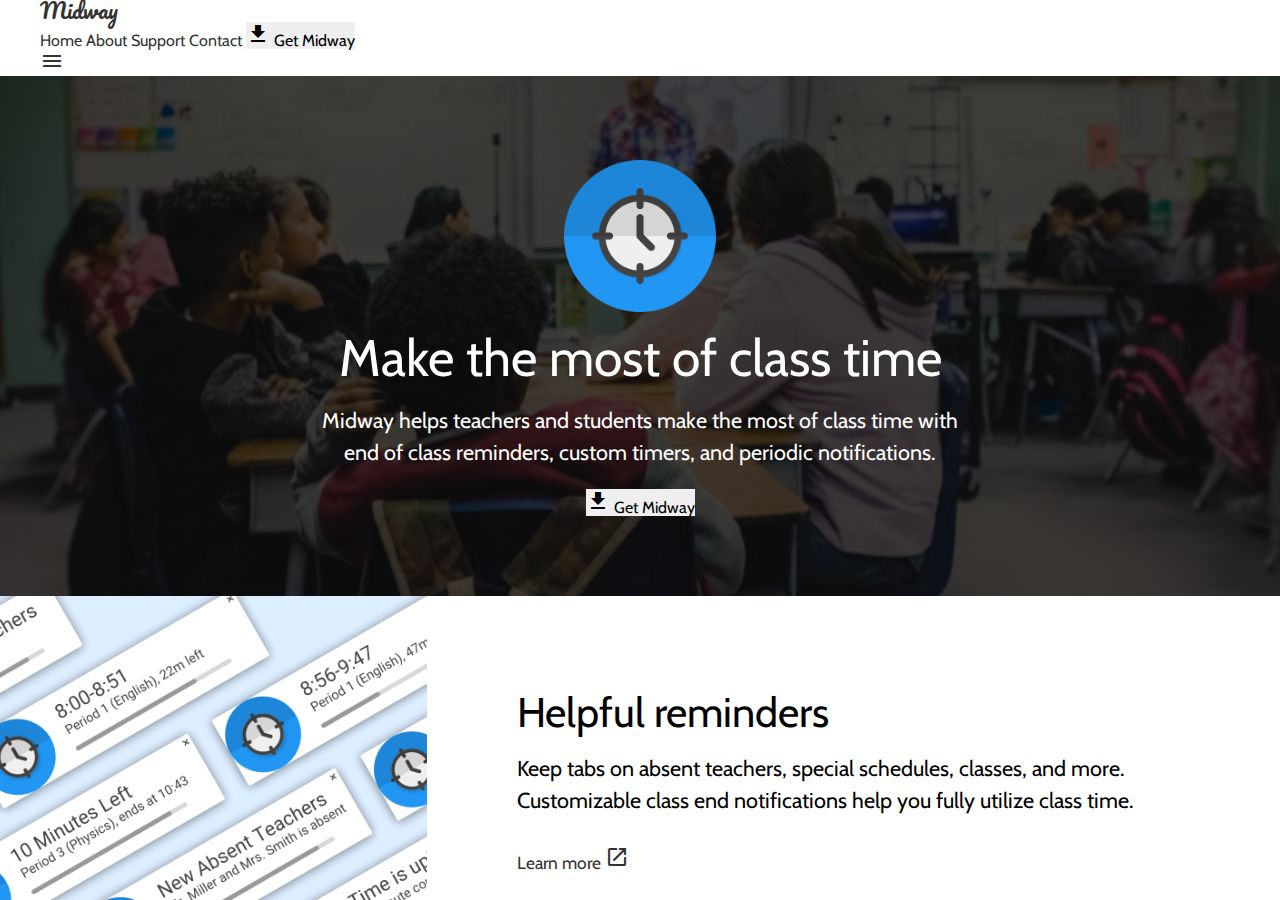
==== geocssjs-19-07/index.html @ 0c1fdbac "Add files via upload" ====
<!DOCTYPE html>
<html height-12 lang="en">
<head>
    <meta charset="utf-8">
    <meta http-equiv="X-UA-Compatible" content="IE=edge">
    <meta name="viewport" content="width=device-width, initial-scale=1">
    
    <title>Midway | Make the most of class time</title>
    <meta name="description" content="A browser extension that helps you make the most of class time.">
    
    <link href="https://fonts.googleapis.com/css?family=Cabin|Pacifico" rel="stylesheet">
    <link rel="stylesheet" type="text/css" href="https://fonts.googleapis.com/icon?family=Material+Icons">
    <link rel="stylesheet" type="text/css" href="css/index.min.css">
    
	<script src="config/config.js"></script>
	<script src="parser/cssify.js"></script>
	<script src="parser/modScale.js"></script>
	<script src="parser/parser.js"></script>

	<script>document.write(`<style>${parser.parse(config)}</style>`);</script>
	
	<style>

/* Adapted from http://meyerweb.com/eric/tools/css/reset/ 
   v2.0 | 20110126
   which is available in the public domain
*/

html, body, div, span, applet, object, iframe,
h1, h2, h3, h4, h5, h6, p, blockquote, pre,
a, abbr, acronym, address, big, cite, code,
del, dfn, em, img, ins, kbd, q, s, samp,
small, strike, strong, sub, sup, tt, var,
b, u, i, center,
dl, dt, dd, ol, ul, li,
fieldset, form, label, legend,
table, caption, tbody, tfoot, thead, tr, th, td,
article, aside, canvas, details, embed, 
figure, figcaption, footer, header, hgroup, 
menu, nav, output, ruby, section, summary,
time, mark, audio, video, button,input,textarea {
	margin: 0;
	padding: 0;
	border: 0;
	font: inherit;
	line-height:inherit;
	vertical-align: baseline;
	line-height: 1;
}


/* HTML5 display-role reset for older browsers */
article, aside, details, figcaption, figure, 
footer, header, hgroup, menu, nav, section {
	display: block;
}
ol, ul {
	list-style: none;
}
blockquote, q {
	quotes: none;
}
blockquote:before, blockquote:after,
q:before, q:after {
	content: '';
	content: none;
}
table {
	border-collapse: collapse;
	border-spacing: 0;
}

a {
    text-decoration:inherit;
}
a:hover {
    text-decoration:underline;
}

/* Custom reset
 */

html {
	font-size:100%;
	font-family:Cabin,sans-serif;
	box-sizing:border-box;
}

* {
	box-sizing:inherit;
}

[background-primary] {
	background:#26e;
}

[background-white] {
	background:#fff;
}

[color-black] {
	color:#333;
}

[color-white] {
	color:#fff;
}

	</style>
</head>
<body class="force-no-outline" height-12 style="display:flex;flex-direction:column;">
	<header class="Toolbar" background-white maxWidth-3 width-12 style="margin:auto;">
        <div class="Toolbar-text">
            <h1 fontSize-5 color-black style="font-family:Pacifico">Midway</h1>
        </div>
        <div class="Toolbar-actions">
            <a href="javascript:;" color-black fontWeight-3 class="Link">Home</a>
            <a href="javascript:;" color-black fontWeight-3 class="Link">About</a>
            <a href="javascript:;" color-black fontWeight-3 class="Link">Support</a>
            <a href="javascript:;" color-black fontWeight-3 class="Link">Contact</a>
            <button class="Button">
                <span class="material-icons Icon">file_download</span>
                <span>Get Midway</span>
            </button>
        </div>
        <div class="Toolbar-mobileAlt">
        	<button class="material-icons Button Button--icon" background-white color-black>menu</button>
        </div>
    </header>
    <main style="flex:1;overflow:auto;">
    	<section color-white style="background-color: #000;
    	        background-image: url(img/back.png);
    	        background-position: center;
    	        background-size: cover;
    	        background-repeat: no-repeat;
			">
			<div padding-10 padding-sm-15 padding-md-20 maxWidth-1 style="display:flex;flex-direction:column;align-items:center;margin:auto;">
    	        <img alt="midway logo" width="160px" height="160px" padding-1 src="img/logo.png"></img>
    	        <h2 fontSize-3 fontSize-sm-2 fontSize-md-1 lineHeight-1 paddingTop-3 paddingBottom-4 style="text-align:center;">Make the most of class time</h2>
    	        <p fontSize-6 fontSize-md-5 lineHeight-2 lineHeight-md-3 paddingBottom-5 style="text-align:center;">Midway helps teachers and students make the most of class time with end of class reminders, custom timers, and periodic notifications.</p>
    	        
    	        <button class="Button">
    	            <span class="material-icons Icon">file_download</span>
    	            <span>Get Midway</span>
    	        </button>
			</div>
    	</section>
    	<section style="display:flex;">
    		<div width-0 width-md-4 style="background-color: #def;
    	        background-image: url(img/notify.png);
    	        background-position: center;
    	        background-size: cover;
    	        background-repeat: no-repeat;">
			</div>
    		<div width-12 width-md-8 padding-10 padding-sm-15 padding-md-20 maxWidth-1 style="display:inline-flex;flex-direction:column;align-items:flex-start;margin:auto;margin-left:10px;">
    	        <h3 fontSize-4 fontSize-sm-3 fontSize-md-2 lineHeight-1 paddingTop-3 paddingBottom-4>Helpful reminders</h3>
    	        <p fontSize-6 fontSize-md-5 lineHeight-2 lineHeight-md-3 paddingBottom-5>Keep tabs on absent teachers, special schedules, classes, and more. Customizable class end notifications help you fully utilize class time.</p>
    	        
    		        
    	        <a href="javascript:;" padding-0 paddingTop-2 paddingBottom-2 fontSize-6 color-black fontWeight-3 class="Link">Learn more <span class="Icon material-icons">open_in_new</span></a>
			</div>
    	</section>
    </main>
    <!--
	<header background-primary padding-5 fontWeight-4>Padding 5</header>
	<section>
		<h1 fontSize-0>The quick brown fox jumps over the lazy dog</h1>
		<h2 fontSize-1>The quick brown fox jumps over the lazy dog</h2>
		<h3 fontSize-2>The quick brown fox jumps over the lazy dog</h3>
		<h4 fontSize-3>The quick brown fox jumps over the lazy dog</h4>
		<h5 fontSize-4>The quick brown fox jumps over the lazy dog</h5>
		<h6 fontSize-5>The quick brown fox jumps over the lazy dog</h6>
		<p fontSize-6>The quick brown fox jumps over the lazy dog</p>
		<p fontSize-7>The quick brown fox jumps over the lazy dog</p>
	</section>
	<section>
		<input 
			style="box-shadow: inset #26e 0px 0px 0px 2px;"
			margin-1 paddingTop-3 paddingBottom-3 paddingLeft-4 paddingRight-4
			borderRadius-1 
			fontSize-7
			type="text" placeholder="Type to search..." />
		<button 
			background-primary
			margin-1 paddingTop-3 paddingBottom-3 paddingLeft-4 paddingRight-4
			borderRadius-1 
			fontSize-7 fontWeight-4>Search</button>
	</section>-->
    <script src="js/accessible-focus.js"></script>
</body></html>
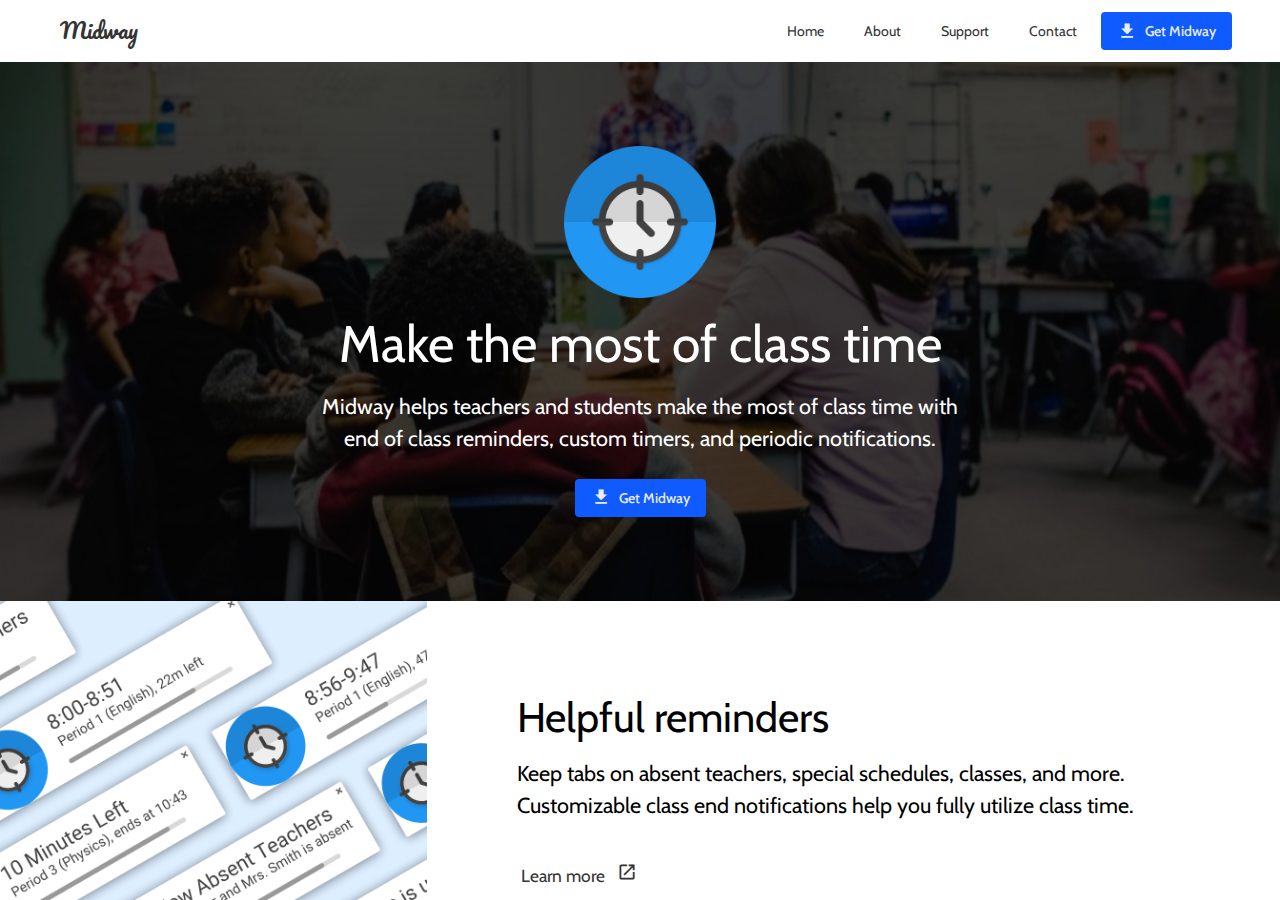
==== commit 3dde74d4: "fix css url" ====
--- a/geocssjs-19-07/index.html
+++ b/geocssjs-19-07/index.html
@@ -10,7 +10,7 @@
     
     <link href="https://fonts.googleapis.com/css?family=Cabin|Pacifico" rel="stylesheet">
     <link rel="stylesheet" type="text/css" href="https://fonts.googleapis.com/icon?family=Material+Icons">
-    <link rel="stylesheet" type="text/css" href="css/index.min.css">
+    <link rel="stylesheet" type="text/css" href="../geocss-19-07/css/index.min.css">
     
 	<script src="config/config.js"></script>
 	<script src="parser/cssify.js"></script>
--- a/geocss-19-07/css/index.min.css
+++ b/geocss-19-07/css/index.min.css
@@ -0,0 +1 @@
+a,abbr,acronym,address,applet,article,aside,audio,b,big,blockquote,body,canvas,caption,center,cite,code,dd,del,details,dfn,div,dl,dt,em,embed,fieldset,figcaption,figure,footer,form,h1,h2,h3,h4,h5,h6,header,hgroup,html,i,iframe,img,ins,kbd,label,legend,li,mark,menu,nav,object,ol,output,p,pre,q,ruby,s,samp,section,small,span,strike,strong,sub,summary,sup,table,tbody,td,tfoot,th,thead,time,tr,tt,u,ul,var,video{margin:0;padding:0;border:0;box-sizing:border-box;font:inherit;vertical-align:baseline}article,aside,details,figcaption,figure,footer,header,hgroup,menu,nav,section{display:block}body{line-height:1}ol,ul{list-style:none}blockquote,q{quotes:none}blockquote:after,blockquote:before,q:after,q:before{content:none}table{border-collapse:collapse;border-spacing:0}button,input,textarea{font-family:inherit;font-size:inherit}a{text-decoration:inherit}a:hover{text-decoration:underline}.force-no-outline button::-moz-focus-inner{border:0}.force-no-outline *{outline:0}*{box-sizing:inherit}.u-typeH1,h1{font-size:3.1352832rem}.u-typeH2,h2{font-size:2.612736rem}.u-typeH3,h3{font-size:2.17728rem}.u-typeH4,h4{font-size:1.8144rem}.u-typeH5,h5{font-size:1.512rem}.u-typeH6,h6{font-size:1.26rem}.u-typeP1,p{font-size:1.05rem}.u-typeP2,caption,figcaption{font-size:.875rem}html{font-family:-apple-system,BlinkMacSystemFont,"Segoe UI",Roboto,Oxygen,Ubuntu,Cantarell,"Open Sans","Helvetica Neue",sans-serif;font-size:100%}.u-padding--0{padding:0}.u-paddingLeft--0{padding-left:0}.u-paddingRight--0{padding-right:0}.u-paddingTop--0{padding-top:0}.u-paddingBottom--0{padding-bottom:0}.u-paddingVert--0{padding-top:0;padding-bottom:0}.u-paddingHoriz--0{padding-left:0;padding-right:0}.u-margin--0{margin:0}.u-marginLeft--0{margin-left:0}.u-marginRight--0{margin-right:0}.u-marginTop--0{margin-top:0}.u-marginBottom--0{margin-bottom:0}.u-marginVert--0{margin-top:0;margin-bottom:0}.u-marginHoriz--0{margin-left:0;margin-right:0}.u-padding--1{padding:4px}.u-paddingLeft--1{padding-left:4px}.u-paddingRight--1{padding-right:4px}.u-paddingTop--1{padding-top:4px}.u-paddingBottom--1,.u-paddingVert--1{padding-bottom:4px}.u-paddingVert--1{padding-top:4px}.u-paddingHoriz--1{padding-left:4px;padding-right:4px}.u-margin--1{margin:4px}.u-marginLeft--1{margin-left:4px}.u-marginRight--1{margin-right:4px}.u-marginTop--1{margin-top:4px}.u-marginBottom--1,.u-marginVert--1{margin-bottom:4px}.u-marginVert--1{margin-top:4px}.u-marginHoriz--1{margin-left:4px;margin-right:4px}.u-padding--2{padding:8px}.u-paddingLeft--2{padding-left:8px}.u-paddingRight--2{padding-right:8px}.u-paddingTop--2{padding-top:8px}.u-paddingBottom--2,.u-paddingVert--2{padding-bottom:8px}.u-paddingVert--2{padding-top:8px}.u-paddingHoriz--2{padding-left:8px;padding-right:8px}.u-margin--2{margin:8px}.u-marginLeft--2{margin-left:8px}.u-marginRight--2{margin-right:8px}.u-marginTop--2{margin-top:8px}.u-marginBottom--2,.u-marginVert--2{margin-bottom:8px}.u-marginVert--2{margin-top:8px}.u-marginHoriz--2{margin-left:8px;margin-right:8px}.u-padding--3{padding:12px}.u-paddingLeft--3{padding-left:12px}.u-paddingRight--3{padding-right:12px}.u-paddingTop--3{padding-top:12px}.u-paddingBottom--3,.u-paddingVert--3{padding-bottom:12px}.u-paddingVert--3{padding-top:12px}.u-paddingHoriz--3{padding-left:12px;padding-right:12px}.u-margin--3{margin:12px}.u-marginLeft--3{margin-left:12px}.u-marginRight--3{margin-right:12px}.u-marginTop--3{margin-top:12px}.u-marginBottom--3,.u-marginVert--3{margin-bottom:12px}.u-marginVert--3{margin-top:12px}.u-marginHoriz--3{margin-left:12px;margin-right:12px}.u-padding--4{padding:16px}.u-paddingLeft--4{padding-left:16px}.u-paddingRight--4{padding-right:16px}.u-paddingTop--4{padding-top:16px}.u-paddingBottom--4,.u-paddingVert--4{padding-bottom:16px}.u-paddingVert--4{padding-top:16px}.u-paddingHoriz--4{padding-left:16px;padding-right:16px}.u-margin--4{margin:16px}.u-marginLeft--4{margin-left:16px}.u-marginRight--4{margin-right:16px}.u-marginTop--4{margin-top:16px}.u-marginBottom--4,.u-marginVert--4{margin-bottom:16px}.u-marginVert--4{margin-top:16px}.u-marginHoriz--4{margin-left:16px;margin-right:16px}.u-padding--5{padding:20px}.u-paddingLeft--5{padding-left:20px}.u-paddingRight--5{padding-right:20px}.u-paddingTop--5{padding-top:20px}.u-paddingBottom--5,.u-paddingVert--5{padding-bottom:20px}.u-paddingVert--5{padding-top:20px}.u-paddingHoriz--5{padding-left:20px;padding-right:20px}.u-margin--5{margin:20px}.u-marginLeft--5{margin-left:20px}.u-marginRight--5{margin-right:20px}.u-marginTop--5{margin-top:20px}.u-marginBottom--5,.u-marginVert--5{margin-bottom:20px}.u-marginVert--5{margin-top:20px}.u-marginHoriz--5{margin-left:20px;margin-right:20px}.u-padding--6{padding:24px}.u-paddingLeft--6{padding-left:24px}.u-paddingRight--6{padding-right:24px}.u-paddingTop--6{padding-top:24px}.u-paddingBottom--6,.u-paddingVert--6{padding-bottom:24px}.u-paddingVert--6{padding-top:24px}.u-paddingHoriz--6{padding-left:24px;padding-right:24px}.u-margin--6{margin:24px}.u-marginLeft--6{margin-left:24px}.u-marginRight--6{margin-right:24px}.u-marginTop--6{margin-top:24px}.u-marginBottom--6,.u-marginVert--6{margin-bottom:24px}.u-marginVert--6{margin-top:24px}.u-marginHoriz--6{margin-left:24px;margin-right:24px}.u-padding--7{padding:28px}.u-paddingLeft--7{padding-left:28px}.u-paddingRight--7{padding-right:28px}.u-paddingTop--7{padding-top:28px}.u-paddingBottom--7,.u-paddingVert--7{padding-bottom:28px}.u-paddingVert--7{padding-top:28px}.u-paddingHoriz--7{padding-left:28px;padding-right:28px}.u-margin--7{margin:28px}.u-marginLeft--7{margin-left:28px}.u-marginRight--7{margin-right:28px}.u-marginTop--7{margin-top:28px}.u-marginBottom--7,.u-marginVert--7{margin-bottom:28px}.u-marginVert--7{margin-top:28px}.u-marginHoriz--7{margin-left:28px;margin-right:28px}.u-padding--8{padding:32px}.u-paddingLeft--8{padding-left:32px}.u-paddingRight--8{padding-right:32px}.u-paddingTop--8{padding-top:32px}.u-paddingBottom--8,.u-paddingVert--8{padding-bottom:32px}.u-paddingVert--8{padding-top:32px}.u-paddingHoriz--8{padding-left:32px;padding-right:32px}.u-margin--8{margin:32px}.u-marginLeft--8{margin-left:32px}.u-marginRight--8{margin-right:32px}.u-marginTop--8{margin-top:32px}.u-marginBottom--8,.u-marginVert--8{margin-bottom:32px}.u-marginVert--8{margin-top:32px}.u-marginHoriz--8{margin-left:32px;margin-right:32px}.u-padding--9{padding:36px}.u-paddingLeft--9{padding-left:36px}.u-paddingRight--9{padding-right:36px}.u-paddingTop--9{padding-top:36px}.u-paddingBottom--9,.u-paddingVert--9{padding-bottom:36px}.u-paddingVert--9{padding-top:36px}.u-paddingHoriz--9{padding-left:36px;padding-right:36px}.u-margin--9{margin:36px}.u-marginLeft--9{margin-left:36px}.u-marginRight--9{margin-right:36px}.u-marginTop--9{margin-top:36px}.u-marginBottom--9,.u-marginVert--9{margin-bottom:36px}.u-marginVert--9{margin-top:36px}.u-marginHoriz--9{margin-left:36px;margin-right:36px}.u-padding--10{padding:40px}.u-paddingLeft--10{padding-left:40px}.u-paddingRight--10{padding-right:40px}.u-paddingTop--10{padding-top:40px}.u-paddingBottom--10,.u-paddingVert--10{padding-bottom:40px}.u-paddingVert--10{padding-top:40px}.u-paddingHoriz--10{padding-left:40px;padding-right:40px}.u-margin--10{margin:40px}.u-marginLeft--10{margin-left:40px}.u-marginRight--10{margin-right:40px}.u-marginTop--10{margin-top:40px}.u-marginBottom--10,.u-marginVert--10{margin-bottom:40px}.u-marginVert--10{margin-top:40px}.u-marginHoriz--10{margin-left:40px;margin-right:40px}.u-padding--11{padding:44px}.u-paddingLeft--11{padding-left:44px}.u-paddingRight--11{padding-right:44px}.u-paddingTop--11{padding-top:44px}.u-paddingBottom--11,.u-paddingVert--11{padding-bottom:44px}.u-paddingVert--11{padding-top:44px}.u-paddingHoriz--11{padding-left:44px;padding-right:44px}.u-margin--11{margin:44px}.u-marginLeft--11{margin-left:44px}.u-marginRight--11{margin-right:44px}.u-marginTop--11{margin-top:44px}.u-marginBottom--11,.u-marginVert--11{margin-bottom:44px}.u-marginVert--11{margin-top:44px}.u-marginHoriz--11{margin-left:44px;margin-right:44px}.u-padding--12{padding:48px}.u-paddingLeft--12{padding-left:48px}.u-paddingRight--12{padding-right:48px}.u-paddingTop--12{padding-top:48px}.u-paddingBottom--12,.u-paddingVert--12{padding-bottom:48px}.u-paddingVert--12{padding-top:48px}.u-paddingHoriz--12{padding-left:48px;padding-right:48px}.u-margin--12{margin:48px}.u-marginLeft--12{margin-left:48px}.u-marginRight--12{margin-right:48px}.u-marginTop--12{margin-top:48px}.u-marginBottom--12,.u-marginVert--12{margin-bottom:48px}.u-marginVert--12{margin-top:48px}.u-marginHoriz--12{margin-left:48px;margin-right:48px}.u-padding--13{padding:52px}.u-paddingLeft--13{padding-left:52px}.u-paddingRight--13{padding-right:52px}.u-paddingTop--13{padding-top:52px}.u-paddingBottom--13,.u-paddingVert--13{padding-bottom:52px}.u-paddingVert--13{padding-top:52px}.u-paddingHoriz--13{padding-left:52px;padding-right:52px}.u-margin--13{margin:52px}.u-marginLeft--13{margin-left:52px}.u-marginRight--13{margin-right:52px}.u-marginTop--13{margin-top:52px}.u-marginBottom--13,.u-marginVert--13{margin-bottom:52px}.u-marginVert--13{margin-top:52px}.u-marginHoriz--13{margin-left:52px;margin-right:52px}.u-padding--14{padding:56px}.u-paddingLeft--14{padding-left:56px}.u-paddingRight--14{padding-right:56px}.u-paddingTop--14{padding-top:56px}.u-paddingBottom--14,.u-paddingVert--14{padding-bottom:56px}.u-paddingVert--14{padding-top:56px}.u-paddingHoriz--14{padding-left:56px;padding-right:56px}.u-margin--14{margin:56px}.u-marginLeft--14{margin-left:56px}.u-marginRight--14{margin-right:56px}.u-marginTop--14{margin-top:56px}.u-marginBottom--14,.u-marginVert--14{margin-bottom:56px}.u-marginVert--14{margin-top:56px}.u-marginHoriz--14{margin-left:56px;margin-right:56px}.u-padding--15{padding:60px}.u-paddingLeft--15{padding-left:60px}.u-paddingRight--15{padding-right:60px}.u-paddingTop--15{padding-top:60px}.u-paddingBottom--15,.u-paddingVert--15{padding-bottom:60px}.u-paddingVert--15{padding-top:60px}.u-paddingHoriz--15{padding-left:60px;padding-right:60px}.u-margin--15{margin:60px}.u-marginLeft--15{margin-left:60px}.u-marginRight--15{margin-right:60px}.u-marginTop--15{margin-top:60px}.u-marginBottom--15,.u-marginVert--15{margin-bottom:60px}.u-marginVert--15{margin-top:60px}.u-marginHoriz--15{margin-left:60px;margin-right:60px}.u-padding--16{padding:64px}.u-paddingLeft--16{padding-left:64px}.u-paddingRight--16{padding-right:64px}.u-paddingTop--16{padding-top:64px}.u-paddingBottom--16,.u-paddingVert--16{padding-bottom:64px}.u-paddingVert--16{padding-top:64px}.u-paddingHoriz--16{padding-left:64px;padding-right:64px}.u-margin--16{margin:64px}.u-marginLeft--16{margin-left:64px}.u-marginRight--16{margin-right:64px}.u-marginTop--16{margin-top:64px}.u-marginBottom--16,.u-marginVert--16{margin-bottom:64px}.u-marginVert--16{margin-top:64px}.u-marginHoriz--16{margin-left:64px;margin-right:64px}.u-padding--17{padding:68px}.u-paddingLeft--17{padding-left:68px}.u-paddingRight--17{padding-right:68px}.u-paddingTop--17{padding-top:68px}.u-paddingBottom--17,.u-paddingVert--17{padding-bottom:68px}.u-paddingVert--17{padding-top:68px}.u-paddingHoriz--17{padding-left:68px;padding-right:68px}.u-margin--17{margin:68px}.u-marginLeft--17{margin-left:68px}.u-marginRight--17{margin-right:68px}.u-marginTop--17{margin-top:68px}.u-marginBottom--17,.u-marginVert--17{margin-bottom:68px}.u-marginVert--17{margin-top:68px}.u-marginHoriz--17{margin-left:68px;margin-right:68px}.u-padding--18{padding:72px}.u-paddingLeft--18{padding-left:72px}.u-paddingRight--18{padding-right:72px}.u-paddingTop--18{padding-top:72px}.u-paddingBottom--18,.u-paddingVert--18{padding-bottom:72px}.u-paddingVert--18{padding-top:72px}.u-paddingHoriz--18{padding-left:72px;padding-right:72px}.u-margin--18{margin:72px}.u-marginLeft--18{margin-left:72px}.u-marginRight--18{margin-right:72px}.u-marginTop--18{margin-top:72px}.u-marginBottom--18,.u-marginVert--18{margin-bottom:72px}.u-marginVert--18{margin-top:72px}.u-marginHoriz--18{margin-left:72px;margin-right:72px}.u-padding--19{padding:76px}.u-paddingLeft--19{padding-left:76px}.u-paddingRight--19{padding-right:76px}.u-paddingTop--19{padding-top:76px}.u-paddingBottom--19,.u-paddingVert--19{padding-bottom:76px}.u-paddingVert--19{padding-top:76px}.u-paddingHoriz--19{padding-left:76px;padding-right:76px}.u-margin--19{margin:76px}.u-marginLeft--19{margin-left:76px}.u-marginRight--19{margin-right:76px}.u-marginTop--19{margin-top:76px}.u-marginBottom--19,.u-marginVert--19{margin-bottom:76px}.u-marginVert--19{margin-top:76px}.u-marginHoriz--19{margin-left:76px;margin-right:76px}.u-padding--20{padding:80px}.u-paddingLeft--20{padding-left:80px}.u-paddingRight--20{padding-right:80px}.u-paddingTop--20{padding-top:80px}.u-paddingBottom--20,.u-paddingVert--20{padding-bottom:80px}.u-paddingVert--20{padding-top:80px}.u-paddingHoriz--20{padding-left:80px;padding-right:80px}.u-margin--20{margin:80px}.u-marginLeft--20{margin-left:80px}.u-marginRight--20{margin-right:80px}.u-marginTop--20{margin-top:80px}.u-marginBottom--20,.u-marginVert--20{margin-bottom:80px}.u-marginVert--20{margin-top:80px}.u-marginHoriz--20{margin-left:80px;margin-right:80px}.u-corner--0{border-radius:0}.u-corner--1{border-radius:4px}.u-corner--2{border-radius:8px}.u-corner--3{border-radius:12px}.u-corner--4{border-radius:16px}.u-corner--5{border-radius:20px}.u-corner--c{border-radius:50%}.u-corner--e{border-radius:1000px}.Button,.Link{padding:12px 16px;margin:4px;font-size:.875rem;font-weight:500}.Link{display:inline-block;color:#0f5bff}.Button{border-radius:4px;display:inline-flex;align-items:center;position:relative;overflow:hidden;background:#0f5bff;color:#eaedf0;border:0}.Button::after,.Button::before{content:"";position:absolute;top:0;left:0;right:0;bottom:0;background:currentColor;transition:opacity .1s ease-in,box-shadow .2s ease-in;opacity:0}.Button:active::after,.Button:focus::before,.Button:hover::before{opacity:.24}.Button:hover{box-shadow:rgba(15,91,255,.2) 0 1px 3px 2px}.Button .Icon{padding:0;margin:-99px 0}.Button :not(:last-child){padding-right:8px}.Button--round{padding-left:20px;padding-right:20px;border-radius:1000px}.Button--outline:active::after,.Button--outline:focus::before,.Button--outline:hover::before,.Button--text:active::after,.Button--text:focus::before,.Button--text:hover::before{opacity:.16}.Button--outline,.Button--outline:hover{box-shadow:inset currentColor 0 0 0 2px}.Button--outline,.Button--text{background:unset;color:#0f5bff}.Button--text:hover{box-shadow:none}.Button--icon{border-radius:1000px;padding:8px}.Button--icon,.Button--iconFab,.Icon{font-size:1.26rem;line-height:1}.Button--iconFab{border-radius:1000px;padding:16px}.Icon{padding:8px}.Input{padding:12px 16px;margin:4px;font-size:.875rem;border-radius:4px;box-shadow:inset #0f5bff 0 0 0 2px;background:unset;color:#333;border:0}.Input--round{padding-left:20px;padding-right:20px;border-radius:1000px}.Chip{margin:4px;font-size:.875rem;border-radius:4px;padding-left:4px;padding-right:4px;display:inline-flex;align-items:center;background:#eaedf0;color:#333;border:0}.Chip .Chip-text{padding:8px 4px}.Chip .Button{padding:4px;margin:0}.Chip--round{border-radius:1000px}.Chip--round .Chip-text{padding-left:8px;padding-right:8px}.Toolbar{padding-left:4px;padding-right:4px;display:flex;flex-direction:row;align-items:center;background:#0f5bff;color:#eaedf0}.Toolbar-text{padding:20px 16px;flex:1}.Toolbar-actions{margin:0;display:inline-flex;flex-direction:row;align-items:center;display:none}.Toolbar-mobileAlt{display:block}.Snackbar{margin:4px;font-size:.875rem;border-radius:4px;display:inline-flex;align-items:center;background:#eaedf0;color:#333;box-shadow:rgba(234,237,240,.2) 0 1px 3px 2px}.Snackbar--fullWidth{display:flex}.Snackbar--round{border-radius:1000px;padding-left:4px;padding-right:4px}.Snackbar-text{margin:16px 20px;flex:1}.Snackbar-actions{display:flex;flex-direction:row;align-items:center;padding-left:8px;padding-right:8px}.Snackbar-actions .Button{margin:0 4px}@media (min-width:30rem){html{font-size:105%}}@media (min-width:52.5rem){html{font-size:110%}.Toolbar-actions{display:inline-flex}.Toolbar-mobileAlt{display:none}}